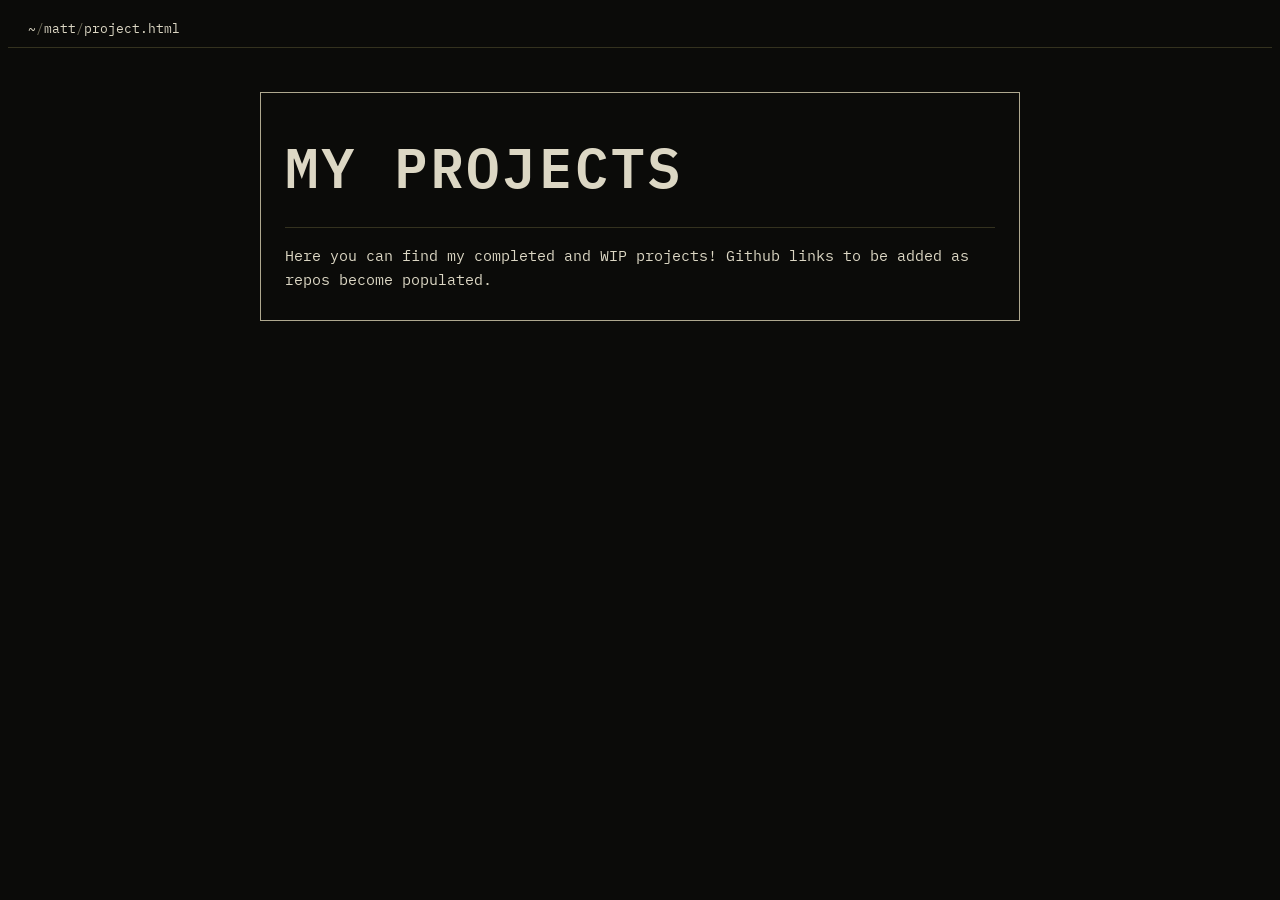
==== project/project.html @ 976d22dc "Commit Assignment 1, and project" ====
<!---
index.html must have a link to project.html
project.html must 
    use embedded or external CSS (Not inline)
    use @media
    use bootstrap Grid System
project.html must
    have list of computer science projects that you had so far (either internship,
    class, or for fun) and description.
project.html must
    have description for COMP335 final group project idea
-->

<!DOCTYPE html>
<html lang="en" data-theme="dark">
<head>
    <meta charset="UTF-8">
    <meta name="viewport" content="width=device-width, initial-scale=1.0">
    <title>matthew madden</title>
    <meta name="description" content="Matt Madden — CS student and homelab enthusiast">
    <link href="https://fonts.googleapis.com/css2?family=IBM+Plex+Mono:wght@400;500;600;700&display=swap" rel="stylesheet">
    <link rel="stylesheet" href="../styles.css">
</head>
<body>
    <div class="topbar">
        <div class="path">~<span class="sep">/</span>matt<span class="sep">/</span>project.html</div>
        <div class="clock" id="clock"></div>
    </div>
    <main>
        <section class="block about">
            <p class="big">MY PROJECTS</p>
            <p class="code" id="code"></p>
            <div class="bio">
                <p> 
                    Here you can find my completed and WIP projects! Github links to be added as repos become 
                    populated.
                </p>
            </div>
        </section>
    </main>
</body>
---- styles.css ----
:root[data-theme="dark"] {
--bg: #0b0b09;
--panel: #121210;
--fg: #dcd7c4;
--fg-dim: #6f6b58;
--accent: #93a86a;
--accent-2: #b5673a;
--border: #34321f;
--border-strong: #afa88f;
}

* { box-sizing: border-box; }

html, body {
    background: var(--bg);
    color: var(--fg);
}

body {
    font-family: 'IBM Plex Mono', monospace;
    font-size: 15px;
    line-height: 1.6;
}

/* Link color */
a { color: var(--accent); }
/* highlight color */
::selection { background: var(--accent); color: var(--bg); }

/* top bar */

.topbar {
    display: flex;
    justify-content: space-between;
    align-items: center;
    gap: 1rem;
    padding: .6rem 1.25rem;
    border-bottom: 1px solid var(--border);
    font-size: 12.5px;
    color: var(--fg-dim);
    flex-wrap: wrap;
}
.topbar .path { color: var(--fg); }
.topbar .path .sep { color: var(--fg-dim); }

/* layout */
main {
    max-width: 800px;
    margin: 0 auto;
    padding: 2.75rem 1.25rem 4rem;
}

.block { margin-bottom: 3rem; }

/* text following $ */
.prompt {
    display: flex;
    align-items: baseline;
    gap: .5em;
    color: var(--fg-dim);
    font-size: 13px;
    margin-bottom: .85rem;
}
.prompt .term { color: var(--accent); }
.prompt .cmd { color: var(--fg); }


/* about */
.about {
    border: 1px solid var(--border-strong);
    padding: 1.75rem 1.5rem;
}
.big {
    font-size: 3.5rem;
    font-weight: 600;
    letter-spacing: .04em;
    margin: 0 0 .9rem;
}
/*WIP*/
.code {
    color: var(--fg-dim);
    font-size: 14.5px;
}
.cursor {
    display: inline-block;
    width: .5em;
    height: 1em;
    background: var(--accent);
    margin-left: 2px;
    animation: blink 1s steps(1) infinite;
}
 
@keyframes blink { 50% { opacity: 0; } }

.bio {
    margin-top: 1rem;
    padding-top: 1rem;
    border-top: 1px solid var(--border);
    color: var(--fg);
}
.bio p { margin: 0 0 1rem; }
.bio p:last-child { margin-bottom: 0; }


/* wip projects github links eventually */
.log { border: 1px solid var(--border); }
.log li {
    list-style: none;
    display: grid;
    grid-template-columns: 14px 150px 1fr;
    gap: 1rem;
    align-items: start;
    padding: 1rem 1rem;
    border-bottom: 1px solid var(--border);
    font-size: 13.5px;
}

.dot { width: 8px; height: 8px; border-radius: 50%; margin-top: .4em; }
.dot.active { background: var(--accent); }
.dot.blocked { background: var(--accent-2); }
.log .tag { color: var(--fg-dim); }
.log .msg { color: var(--fg); }

/* projects */
.projects {
    display: grid;
    grid-template-columns: 1fr 1fr;
    border: 1px solid var(--border);
}
.project {
    padding: 1.4rem 1.3rem;
    border-right: 1px solid var(--border);
    border-bottom: 1px solid var(--border);
}
.project h3 {
    margin: 0 0 .5rem;
    font-size: 15px;
    font-weight: 600;
}
.project p {
    margin: 0 0 .9rem;
    color: var(--fg-dim);
    font-size: 13px;
}

/* contact */
.contact-list li {
    display: flex;
    justify-content: space-between;
    padding: .75rem 1rem;
    border-bottom: 1px solid var(--border);
    font-size: 13.5px;
}
.contact-list { border: 1px solid var(--border);}
.contact-list .key { color: var(--fg-dim); }

footer {
    max-width: 800px;
    margin: auto;
    padding: 0 1.5rem 3rem; 
    color: var(--fg-dim);
    font-size: 12px;
}
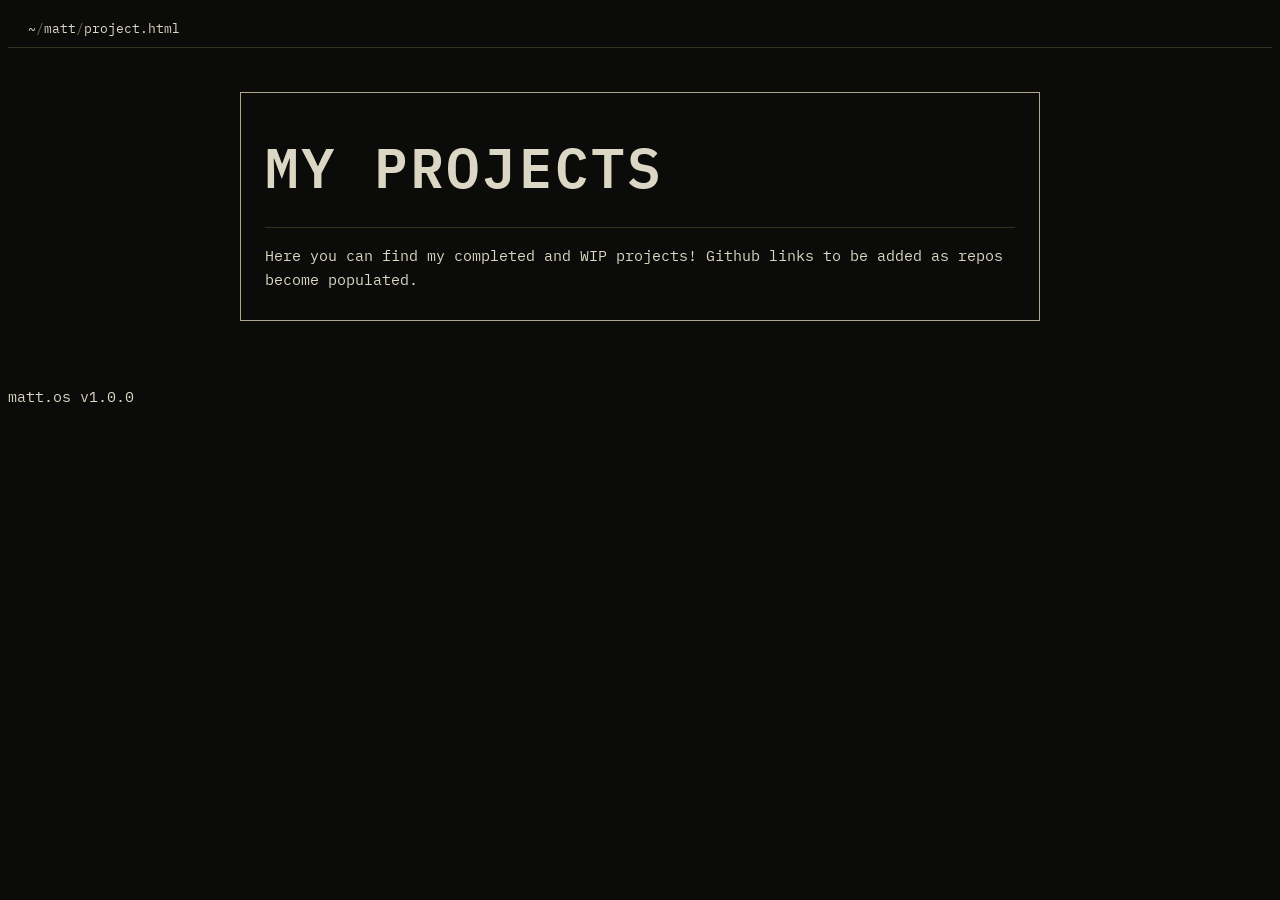
==== commit d4049513: "Updating project.html & css" ====
--- a/project/project.html
+++ b/project/project.html
@@ -19,23 +19,36 @@
     <title>matthew madden</title>
     <meta name="description" content="Matt Madden — CS student and homelab enthusiast">
     <link href="https://fonts.googleapis.com/css2?family=IBM+Plex+Mono:wght@400;500;600;700&display=swap" rel="stylesheet">
-    <link rel="stylesheet" href="../styles.css">
+    <link rel="stylesheet" href="project.css">
 </head>
 <body>
-    <div class="topbar">
-        <div class="path">~<span class="sep">/</span>matt<span class="sep">/</span>project.html</div>
-        <div class="clock" id="clock"></div>
+    <div class="container-fluid">
+        <div class="row topbar align-items-center py-2 px-3 border-bottom">
+            <div class="path">~<span class="sep">/</span>matt<span class="sep">/</span>project.html</div>
+        
+            <div class="col-auto">
+                <span class="clock" id="clock"></span>
+            </div>
+        </div>
+
+        <main class="row">
+            <section class="block about col-12 col-md-8 offset-md-2 py-5">
+                <p class ="big">MY PROJECTS</p>
+                <p class="code" id="code"></p>
+                <div class="bio">
+                    <p>
+                        Here you can find my completed and WIP projects! Github links to be added as repos become 
+                        populated. 
+                    </p>
+                </div>
+            </section>
+        </main>
     </div>
-    <main>
-        <section class="block about">
-            <p class="big">MY PROJECTS</p>
-            <p class="code" id="code"></p>
-            <div class="bio">
-                <p> 
-                    Here you can find my completed and WIP projects! Github links to be added as repos become 
-                    populated.
-                </p>
-            </div>
-        </section>
-    </main>
-</body>+    <footer>
+        <span>matt.os v1.0.0</span>
+    </footer>   
+    <script src="https://cdnjs.cloudflare.com/ajax/libs/bootstrap/5.3.3/js/bootstrap.bundle.min.js"></script>
+    <script src="type.js"></script>
+    
+</body>
+
--- a/project/project.css
+++ b/project/project.css
@@ -0,0 +1,67 @@
+:root[data-theme="dark"] {
+--bg: #0b0b09;
+--panel: #121210;
+--fg: #dcd7c4;
+--fg-dim: #6f6b58;
+--accent: #93a86a;
+--accent-2: #b5673a;
+--border: #34321f;
+--border-strong: #afa88f;
+}
+
+html, body {
+    background: var(--bg);
+    color: var(--fg);
+}
+
+body {
+    font-family: 'IBM Plex Mono', monospace;
+    font-size: 15px;
+    line-height: 1.6;
+}
+
+.topbar {
+    display: flex;
+    justify-content: space-between;
+    align-items: center;
+    gap: 1rem;
+    padding: .6rem 1.25rem;
+    border-bottom: 1px solid var(--border);
+    font-size: 12.5px;
+    color: var(--fg-dim);
+    flex-wrap: wrap;
+}
+.topbar .path { color: var(--fg); }
+.topbar .path .sep { color: var(--fg-dim); }
+
+/* Link color */
+a { color: var(--accent); }
+/* highlight color */
+::selection { background: var(--accent); color: var(--bg); }
+
+main {
+    max-width: 800px;
+    margin: 0 auto;
+    padding: 2.75rem 1.25rem 4rem;
+}
+
+.about {
+    border: 1px solid var(--border-strong);
+    padding: 1.75rem 1.5rem;
+}
+
+.big {
+    font-size: 3.5rem;
+    font-weight: 600;
+    letter-spacing: .04em;
+    margin: 0 0 .9rem;
+}
+
+.bio {
+    margin-top: 1rem;
+    padding-top: 1rem;
+    border-top: 1px solid var(--border);
+    color: var(--fg);
+}
+.bio p { margin: 0 0 1rem; }
+.bio p:last-child { margin-bottom: 0; }
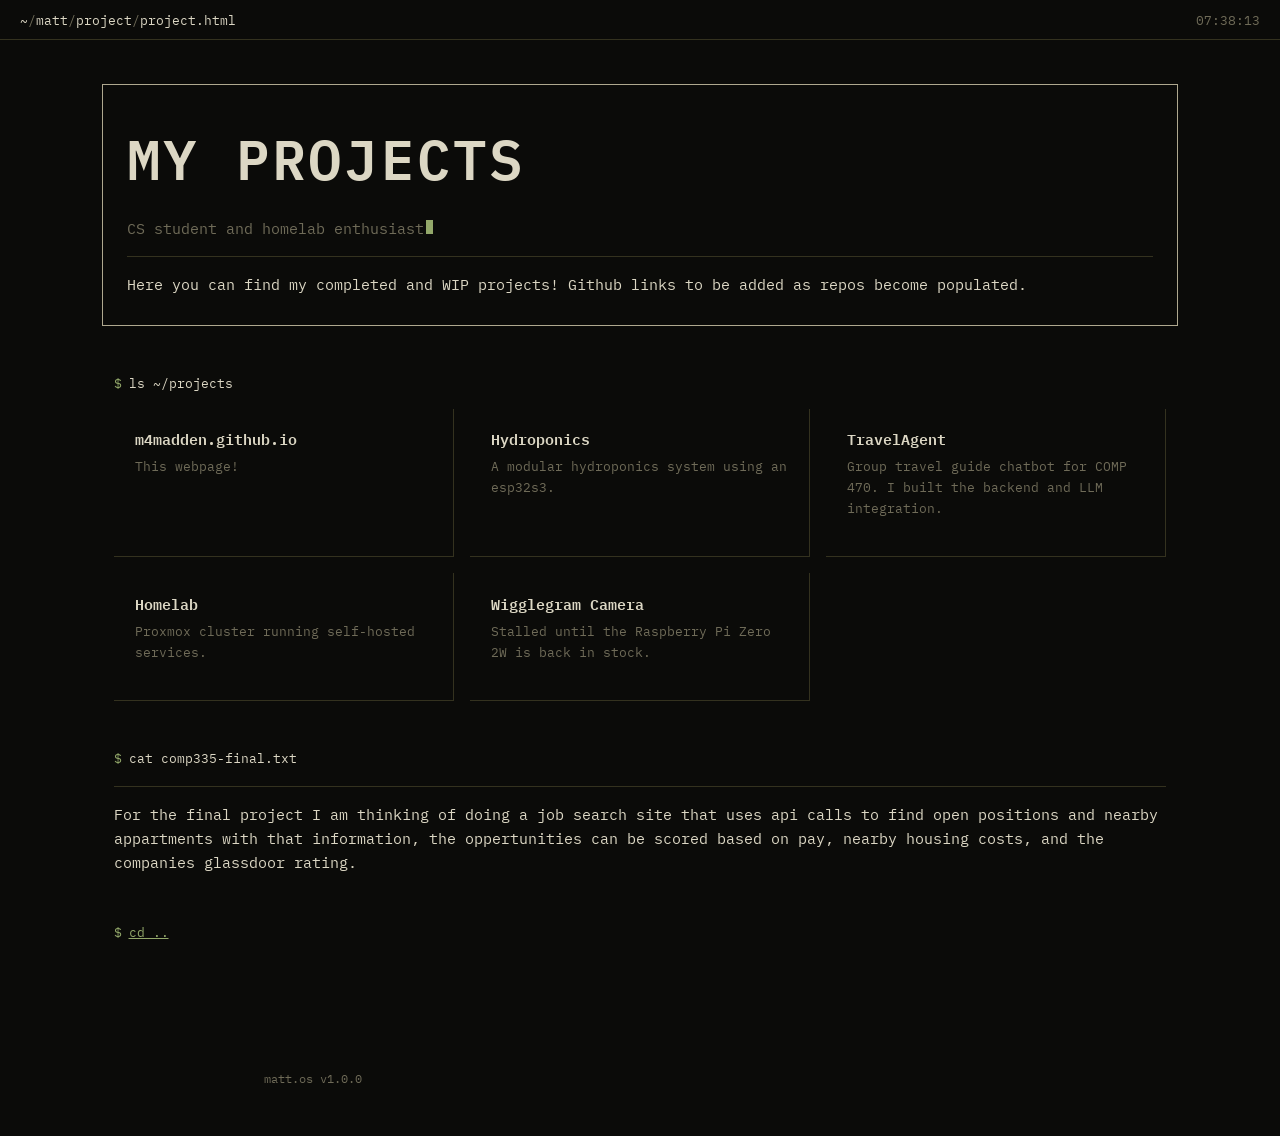
==== commit 97b960cf: "Implement project.html     link from index to project     using bootstrap grid     using @media     " ====
--- a/project/project.html
+++ b/project/project.html
@@ -1,6 +1,6 @@
 <!---
 index.html must have a link to project.html
-project.html must 
+project.html must
     use embedded or external CSS (Not inline)
     use @media
     use bootstrap Grid System
@@ -13,42 +13,99 @@
 
 <!DOCTYPE html>
 <html lang="en" data-theme="dark">
-<head>
-    <meta charset="UTF-8">
-    <meta name="viewport" content="width=device-width, initial-scale=1.0">
-    <title>matthew madden</title>
-    <meta name="description" content="Matt Madden — CS student and homelab enthusiast">
-    <link href="https://fonts.googleapis.com/css2?family=IBM+Plex+Mono:wght@400;500;600;700&display=swap" rel="stylesheet">
-    <link rel="stylesheet" href="project.css">
-</head>
-<body>
-    <div class="container-fluid">
-        <div class="row topbar align-items-center py-2 px-3 border-bottom">
-            <div class="path">~<span class="sep">/</span>matt<span class="sep">/</span>project.html</div>
-        
-            <div class="col-auto">
-                <span class="clock" id="clock"></span>
-            </div>
+    <head>
+        <meta charset="UTF-8">
+        <meta name="viewport" content="width=device-width, initial-scale=1.0">
+        <title>matthew madden | projects</title>
+        <meta name="description" content="Matt Madden — CS student and homelab enthusiast">
+        <link href="https://fonts.googleapis.com/css2?family=IBM+Plex+Mono:wght@400;500;600;700&display=swap" rel="stylesheet">
+        <link href="https://cdnjs.cloudflare.com/ajax/libs/bootstrap/5.3.3/css/bootstrap.min.css" rel="stylesheet">
+        <link rel="stylesheet" href="../styles.css">
+        <link rel="stylesheet" href="project.css">
+    </head>
+
+    <body>
+        <div class="topbar">
+            <div class="path">~<span class="sep">/</span>matt<span class="sep">/</span>project<span class="sep">/</span>project.html</div>
+            <div class="clock" id="clock"></div>
         </div>
 
-        <main class="row">
-            <section class="block about col-12 col-md-8 offset-md-2 py-5">
-                <p class ="big">MY PROJECTS</p>
-                <p class="code" id="code"></p>
-                <div class="bio">
-                    <p>
-                        Here you can find my completed and WIP projects! Github links to be added as repos become 
-                        populated. 
-                    </p>
-                </div>
-            </section>
+        <main class="container">
+            <div class="row">
+
+                <section class="block about col-12">
+                    <p class="big">MY PROJECTS</p>
+                    <p class="code" id="code"></p>
+                    <div class="bio">
+                        <p>
+                            Here you can find my completed and WIP projects! Github links to be added as repos become
+                            populated.
+                        </p>
+                    </div>
+                </section>
+
+                <section class="block col-12">
+                    <p class="prompt"><span class="term">$</span> <span class="cmd">ls ~/projects</span></p>
+                    <div class="row g-3">
+
+                        <div class="col-12 col-md-6 col-lg-4">
+                            <article class="project h-100">
+                                <h3>m4madden.github.io</h3>
+                                <p>This webpage!</p>
+                            </article>
+                        </div>
+
+                        <div class="col-12 col-md-6 col-lg-4">
+                            <article class="project h-100">
+                                <h3>Hydroponics</h3>
+                                <p>A modular hydroponics system using an esp32s3.</p>
+                            </article>
+                        </div>
+
+                        <div class="col-12 col-md-6 col-lg-4">
+                            <article class="project h-100">
+                                <h3>TravelAgent</h3>
+                                <p>Group travel guide chatbot for COMP 470. I built the backend and LLM integration.</p>
+                            </article>
+                        </div>
+
+                        <div class="col-12 col-md-6 col-lg-4">
+                            <article class="project h-100">
+                                <h3>Homelab</h3>
+                                <p>Proxmox cluster running self-hosted services.</p>
+                            </article>
+                        </div>
+
+                        <div class="col-12 col-md-6 col-lg-4">
+                            <article class="project h-100">
+                                <h3>Wigglegram Camera</h3>
+                                <p>Stalled until the Raspberry Pi Zero 2W is back in stock.</p>
+                            </article>
+                        </div>
+
+                    </div>
+                </section>
+
+                <section class="block col-12">
+                    <p class="prompt"><span class="term">$</span> <span class="cmd">cat comp335-final.txt</span></p>
+                    <div class="bio">
+                        <p>
+                            For the final project I am thinking of doing a job search site that uses api calls to find open positions and nearby appartments
+                            with that information, the oppertunities can be scored based on pay, nearby housing costs, and the companies glassdoor rating.
+                        </p>
+                    </div>
+                </section>
+
+                <section class="block col-12">
+                    <p class="prompt"><span class="term">$</span> <span class="cmd"><a href="../index.html">cd ..</a></span></p>
+                </section>
+
+            </div>
         </main>
-    </div>
-    <footer>
-        <span>matt.os v1.0.0</span>
-    </footer>   
-    <script src="https://cdnjs.cloudflare.com/ajax/libs/bootstrap/5.3.3/js/bootstrap.bundle.min.js"></script>
-    <script src="type.js"></script>
-    
-</body>
 
+        <footer>
+            <span>matt.os v1.0.0</span>
+        </footer>
+        <script src="../type.js"></script>
+    </body>
+</html>
--- a/styles.css
+++ b/styles.css
@@ -0,0 +1,163 @@
+:root[data-theme="dark"] {
+--bg: #0b0b09;
+--panel: #121210;
+--fg: #dcd7c4;
+--fg-dim: #6f6b58;
+--accent: #93a86a;
+--accent-2: #b5673a;
+--border: #34321f;
+--border-strong: #afa88f;
+}
+
+* { box-sizing: border-box; }
+
+html, body {
+    background: var(--bg);
+    color: var(--fg);
+}
+
+body {
+    font-family: 'IBM Plex Mono', monospace;
+    font-size: 15px;
+    line-height: 1.6;
+}
+
+/* Link color */
+a { color: var(--accent); }
+/* highlight color */
+::selection { background: var(--accent); color: var(--bg); }
+
+/* top bar */
+
+.topbar {
+    display: flex;
+    justify-content: space-between;
+    align-items: center;
+    gap: 1rem;
+    padding: .6rem 1.25rem;
+    border-bottom: 1px solid var(--border);
+    font-size: 12.5px;
+    color: var(--fg-dim);
+    flex-wrap: wrap;
+}
+.topbar .path { color: var(--fg); }
+.topbar .path .sep { color: var(--fg-dim); }
+
+/* layout */
+main {
+    max-width: 800px;
+    margin: 0 auto;
+    padding: 2.75rem 1.25rem 4rem;
+}
+
+.block { margin-bottom: 3rem; }
+
+/* text following $ */
+.prompt {
+    display: flex;
+    align-items: baseline;
+    gap: .5em;
+    color: var(--fg-dim);
+    font-size: 13px;
+    margin-bottom: .85rem;
+}
+.prompt .term { color: var(--accent); }
+.prompt .cmd { color: var(--fg); }
+
+
+/* about */
+.about {
+    border: 1px solid var(--border-strong);
+    padding: 1.75rem 1.5rem;
+}
+.big {
+    font-size: 3.5rem;
+    font-weight: 600;
+    letter-spacing: .04em;
+    margin: 0 0 .9rem;
+}
+/*WIP*/
+.code {
+    color: var(--fg-dim);
+    font-size: 14.5px;
+}
+.cursor {
+    display: inline-block;
+    width: .5em;
+    height: 1em;
+    background: var(--accent);
+    margin-left: 2px;
+    animation: blink 1s steps(1) infinite;
+}
+ 
+@keyframes blink { 50% { opacity: 0; } }
+
+.bio {
+    margin-top: 1rem;
+    padding-top: 1rem;
+    border-top: 1px solid var(--border);
+    color: var(--fg);
+}
+.bio p { margin: 0 0 1rem; }
+.bio p:last-child { margin-bottom: 0; }
+
+
+/* wip projects github links eventually */
+.log { border: 1px solid var(--border); }
+.log li {
+    list-style: none;
+    display: grid;
+    grid-template-columns: 14px 150px 1fr;
+    gap: 1rem;
+    align-items: start;
+    padding: 1rem 1rem;
+    border-bottom: 1px solid var(--border);
+    font-size: 13.5px;
+}
+
+.dot { width: 8px; height: 8px; border-radius: 50%; margin-top: .4em; }
+.dot.active { background: var(--accent); }
+.dot.blocked { background: var(--accent-2); }
+.log .tag { color: var(--fg-dim); }
+.log .msg { color: var(--fg); }
+
+/* projects */
+.projects {
+    display: grid;
+    grid-template-columns: 1fr 1fr;
+    border: 1px solid var(--border);
+}
+.project {
+    padding: 1.4rem 1.3rem;
+    border-right: 1px solid var(--border);
+    border-bottom: 1px solid var(--border);
+}
+.project h3 {
+    margin: 0 0 .5rem;
+    font-size: 15px;
+    font-weight: 600;
+}
+.project p {
+    margin: 0 0 .9rem;
+    color: var(--fg-dim);
+    font-size: 13px;
+}
+
+/* contact */
+.contact-list li {
+    display: flex;
+    justify-content: space-between;
+    padding: .75rem 1rem;
+    border-bottom: 1px solid var(--border);
+    font-size: 13.5px;
+}
+.contact-list { border: 1px solid var(--border);}
+.contact-list .key { color: var(--fg-dim); }
+
+footer {
+    max-width: 800px;
+    margin: auto;
+    padding: 0 1.5rem 3rem; 
+    color: var(--fg-dim);
+    font-size: 12px;
+}
--- a/project/project.css
+++ b/project/project.css
@@ -1,67 +1,27 @@
-:root[data-theme="dark"] {
---bg: #0b0b09;
---panel: #121210;
---fg: #dcd7c4;
---fg-dim: #6f6b58;
---accent: #93a86a;
---accent-2: #b5673a;
---border: #34321f;
---border-strong: #afa88f;
+main.container {
+    max-width: 1100px;
 }
 
-html, body {
-    background: var(--bg);
-    color: var(--fg);
+main.container > .row {
+    margin-left: 0;
+    margin-right: 0;
+}
+ 
+@media (max-width: 800px) {
+    .block .big {
+        font-size: 1.5rem;
+        word-break: break-word;
+    }
+ 
 }
 
-body {
-    font-family: 'IBM Plex Mono', monospace;
-    font-size: 15px;
-    line-height: 1.6;
+@media (max-width: 480px) {
+    .project h3 {
+        font-size: 1rem;
+    }
+ 
+    footer {
+        font-size: 0.75rem;
+    }
 }
-
-.topbar {
-    display: flex;
-    justify-content: space-between;
-    align-items: center;
-    gap: 1rem;
-    padding: .6rem 1.25rem;
-    border-bottom: 1px solid var(--border);
-    font-size: 12.5px;
-    color: var(--fg-dim);
-    flex-wrap: wrap;
-}
-.topbar .path { color: var(--fg); }
-.topbar .path .sep { color: var(--fg-dim); }
-
-/* Link color */
-a { color: var(--accent); }
-/* highlight color */
-::selection { background: var(--accent); color: var(--bg); }
-
-main {
-    max-width: 800px;
-    margin: 0 auto;
-    padding: 2.75rem 1.25rem 4rem;
-}
-
-.about {
-    border: 1px solid var(--border-strong);
-    padding: 1.75rem 1.5rem;
-}
-
-.big {
-    font-size: 3.5rem;
-    font-weight: 600;
-    letter-spacing: .04em;
-    margin: 0 0 .9rem;
-}
-
-.bio {
-    margin-top: 1rem;
-    padding-top: 1rem;
-    border-top: 1px solid var(--border);
-    color: var(--fg);
-}
-.bio p { margin: 0 0 1rem; }
-.bio p:last-child { margin-bottom: 0; }
+ 
